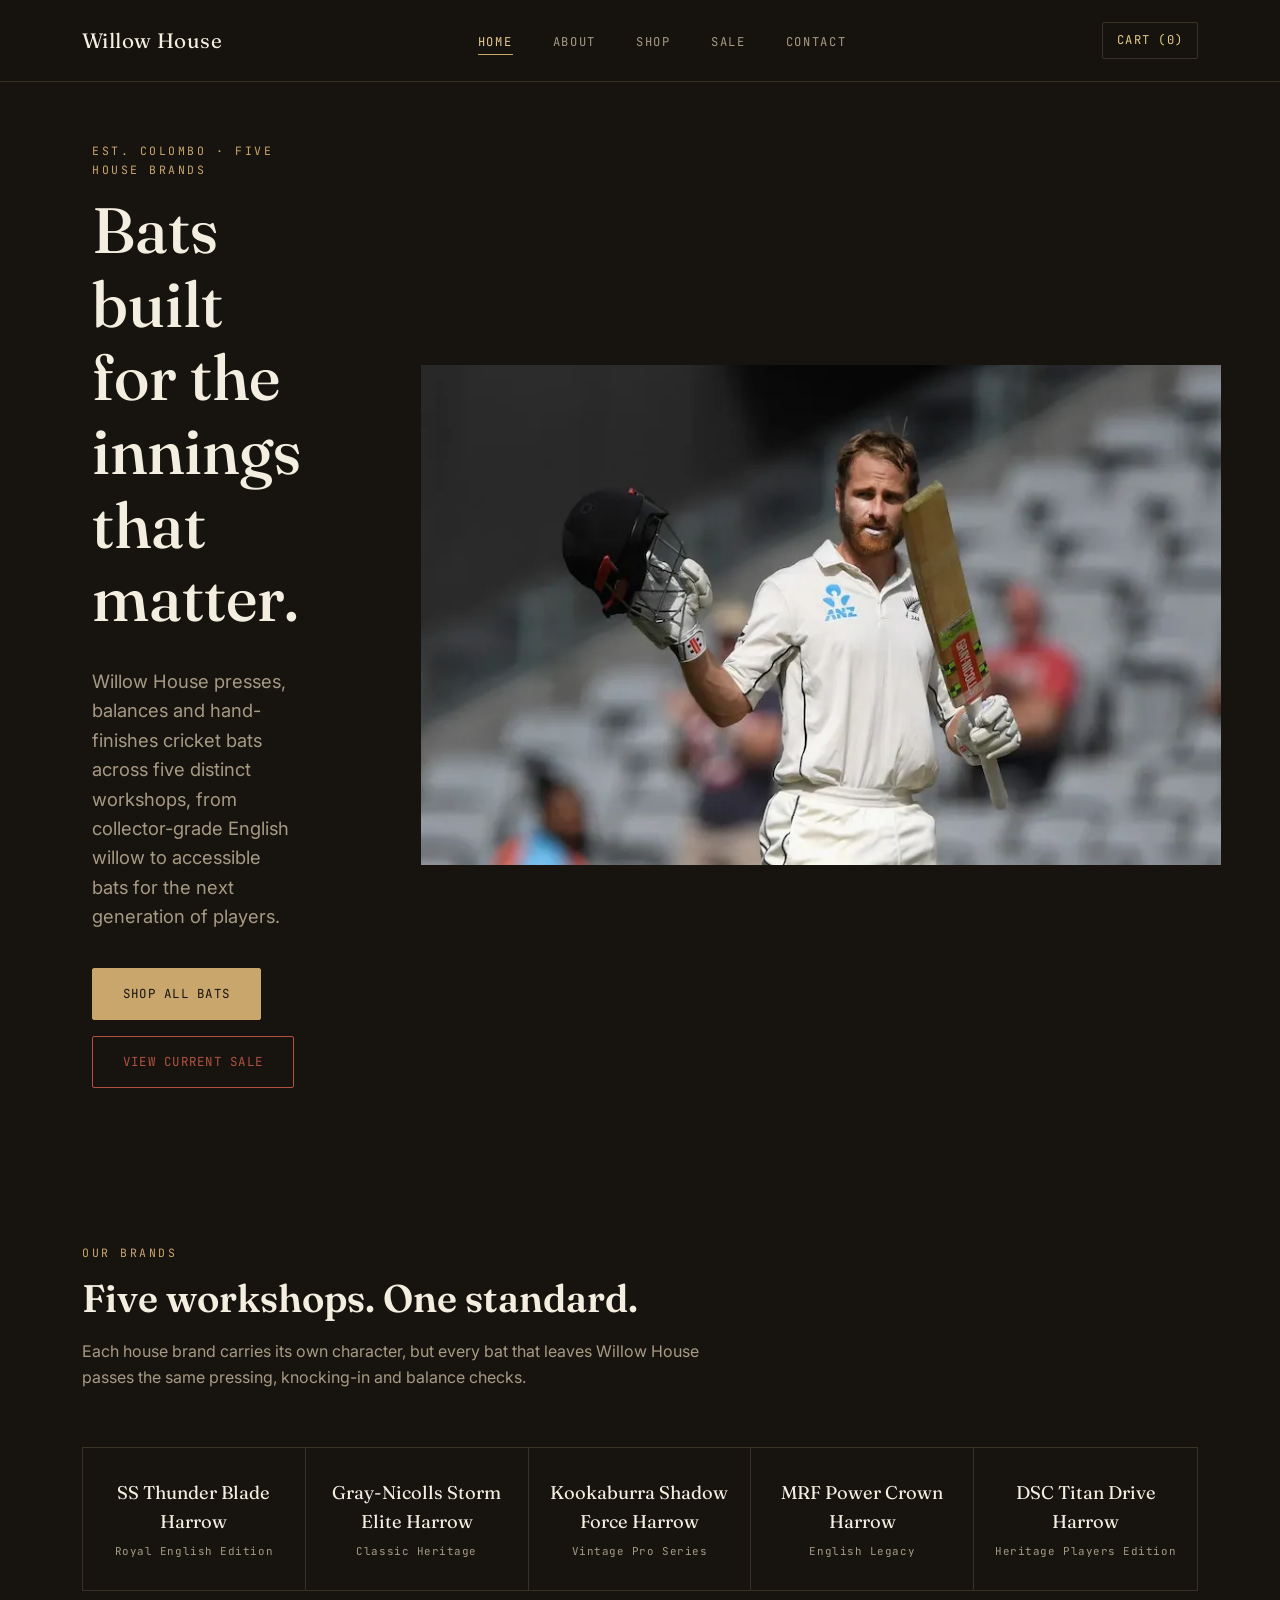
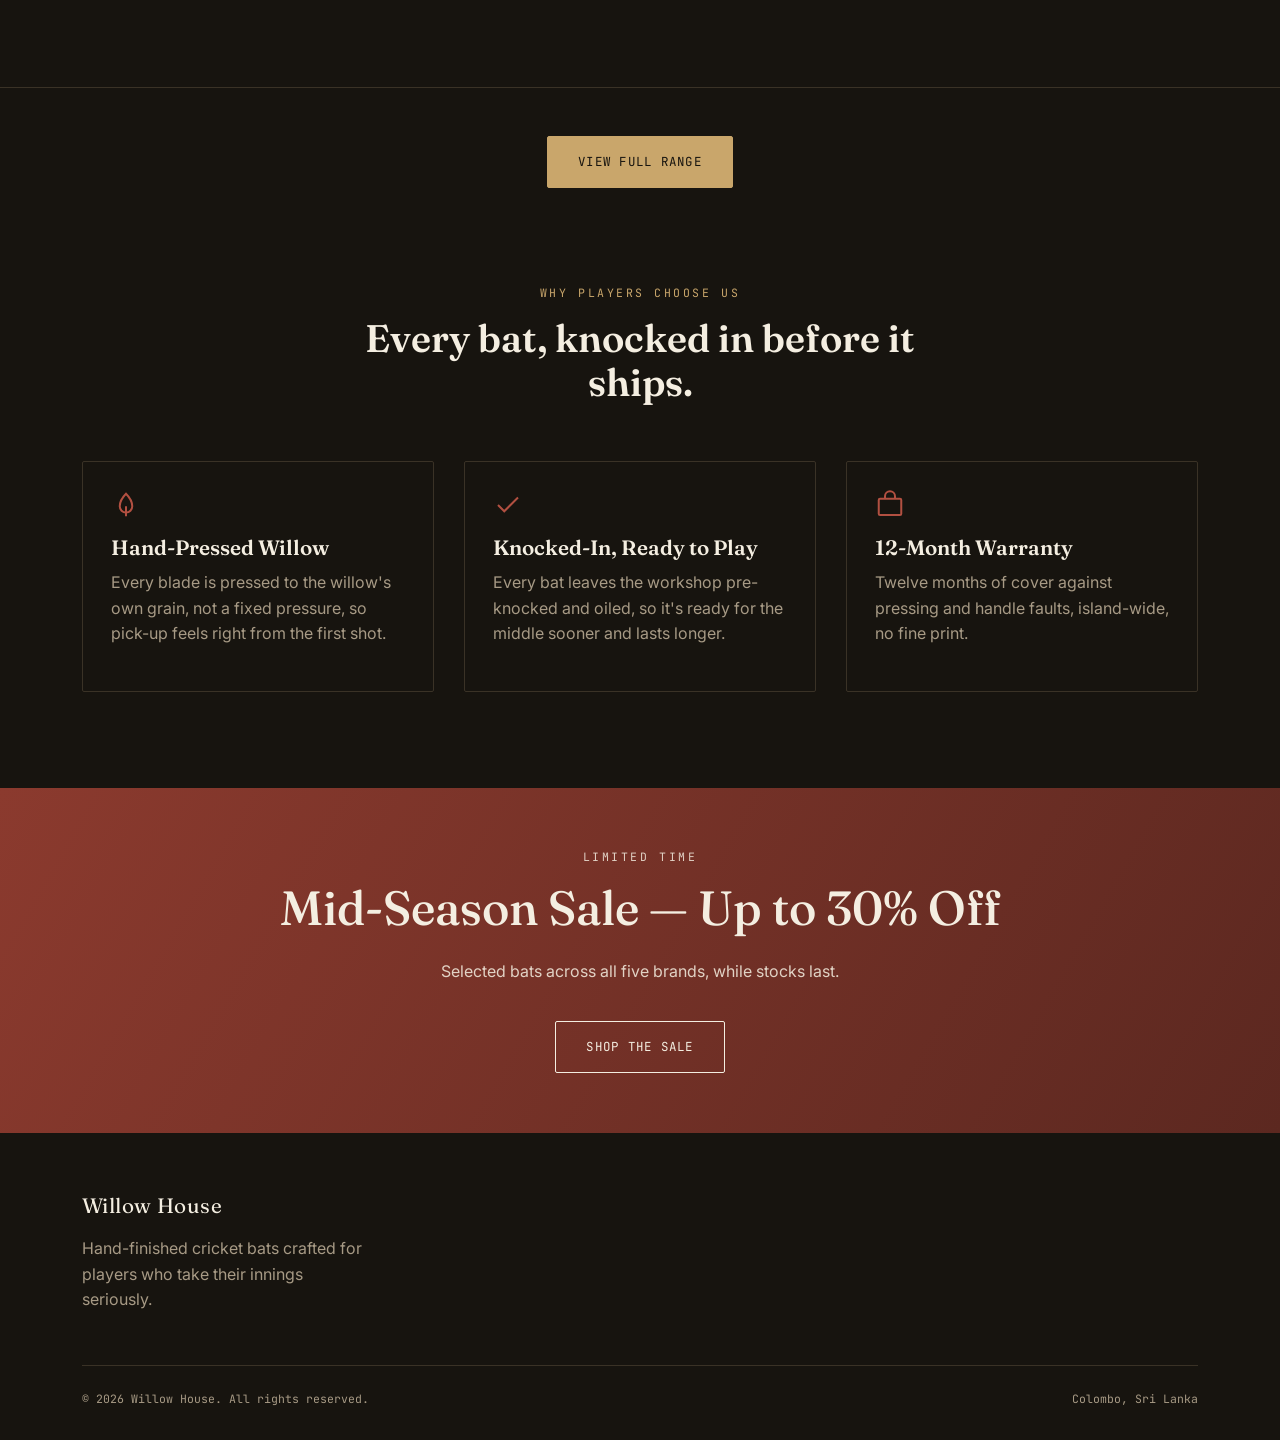
==== index.html @ 0548507f "first commit" ====
<!DOCTYPE html>
<html lang="en">
<head>
<meta charset="UTF-8">
<meta name="viewport" content="width=device-width, initial-scale=1.0">
<title>Willow House — Premium Cricket Bats</title>
<meta name="description" content="Willow House crafts premium cricket bats across five house brands, hand-pressed English and Kashmir willow for every level of the game.">
<link rel="preconnect" href="https://fonts.googleapis.com">
<link href="https://fonts.googleapis.com/css2?family=Fraunces:opsz,wght@9..144,400..600&family=Inter:wght@400;500;600&family=JetBrains+Mono:wght@400;500&display=swap" rel="stylesheet">
<link rel="stylesheet" href="css/style.css">
</head>
<body>

<header class="site-header">
  <div class="container">
    <nav class="nav">
      <a href="index.html" class="logo">Willow House</a>
      <ul class="nav-links">
        <li><a href="index.html">Home</a></li>
        <li><a href="about.html">About</a></li>
        <li><a href="shop.html">Shop</a></li>
        <li><a href="sale.html">Sale</a></li>
        <li><a href="contact.html">Contact</a></li>
      </ul>
      <div class="nav-right">
        <a href="#" class="cart-link" aria-label="Cart">Cart (<span id="cart-count">0</span>)</a>
      <button class="nav-toggle" aria-label="Toggle menu" aria-expanded="false">
        <span></span><span></span><span></span>
      </button>
      </div>
    </nav>
  </div>
</header>

<main>

  <!-- HERO -->
  <section class="hero">
    <div class="container hero-grid">
      <div class="hero-copy">
        <span class="eyebrow">Est. Colombo · Five House Brands</span>
        <h1>Bats built for the innings that matter.</h1>
        <p class="lede">Willow House presses, balances and hand-finishes cricket bats across five distinct workshops, from collector-grade English willow to accessible bats for the next generation of players.</p>
        <div class="hero-actions">
          <a href="shop.html" class="btn btn-solid">Shop All Bats</a>
          <a href="sale.html" class="btn btn-leather">View Current Sale</a>
        </div>
      </div>
    </div>
    <div class="hero-image">
    <img src="images/kane.jpg" alt="Player">
</div>

  </section>

<!-- BRAND STRIP -->
  <section class="section">
    <div class="container">
      <div class="section-head">
        <span class="eyebrow">Our Brands</span>
        <h2>Five workshops. One standard.</h2>
        <p>Each house brand carries its own character, but every bat that leaves Willow House passes the same pressing, knocking-in and balance checks.</p>
      </div>
      <div class="brand-strip">
        <a href="shop.html" class="brand-tile">
          <div class="brand-name">SS Thunder Blade Harrow</div>
          <div class="brand-tag">Royal English Edition</div>
        </a>
        <a href="shop.html" class="brand-tile">
          <div class="brand-name">Gray-Nicolls Storm Elite Harrow</div>
          <div class="brand-tag">Classic Heritage</div>
        </a>
        <a href="shop.html" class="brand-tile">
          <div class="brand-name">Kookaburra Shadow Force Harrow</div>
          <div class="brand-tag">Vintage Pro Series</div>
        </a>
        <a href="shop.html" class="brand-tile">
          <div class="brand-name">MRF Power Crown Harrow</div>
          <div class="brand-tag">English Legacy</div>
        </a>
        <a href="shop.html" class="brand-tile">
          <div class="brand-name">DSC Titan Drive Harrow</div>
          <div class="brand-tag">Heritage Players Edition</div>
        </a>
      </div>
    </div>
  </section>    
      </div>
      <div style="text-align:center;margin-top:48px;">
        <a href="shop.html" class="btn btn-solid">View Full Range</a>
      </div>
    </div>
  </section>

  <!-- WHY WILLOW HOUSE -->
  <section class="section" style="border-bottom:none;">
    <div class="container">
      <div class="section-head center">
        <span class="eyebrow">Why Players Choose Us</span>
        <h2>Every bat, knocked in before it ships.</h2>
      </div>
      <div class="value-grid">
        <div class="value-card">
          <svg viewBox="0 0 24 24" fill="none" stroke="currentColor" stroke-width="1.6"><path d="M12 3c3 3 5 6 5 10a5 5 0 0 1-10 0c0-4 2-7 5-10Z"/><path d="M12 13v8"/></svg>
          <h3>Hand-Pressed Willow</h3>
          <p>Every blade is pressed to the willow's own grain, not a fixed pressure, so pick-up feels right from the first shot.</p>
        </div>
        <div class="value-card">
          <svg viewBox="0 0 24 24" fill="none" stroke="currentColor" stroke-width="1.6"><path d="M20 6 9 17l-5-5"/></svg>
          <h3>Knocked-In, Ready to Play</h3>
          <p>Every bat leaves the workshop pre-knocked and oiled, so it's ready for the middle sooner and lasts longer.</p>
        </div>
        <div class="value-card">
          <svg viewBox="0 0 24 24" fill="none" stroke="currentColor" stroke-width="1.6"><rect x="3" y="7" width="18" height="13" rx="1"/><path d="M8 7V5a4 4 0 0 1 8 0v2"/></svg>
          <h3>12-Month Warranty</h3>
          <p>Twelve months of cover against pressing and handle faults, island-wide, no fine print.</p>
        </div>
      </div>
    </div>
  </section>

  <!-- SALE TEASER -->
  <section class="sale-banner">
    <div class="container">
      <span class="eyebrow">Limited Time</span>
      <h1 style="font-size:clamp(2rem,4vw,3rem);">Mid-Season Sale — Up to 30% Off</h1>
      <p>Selected bats across all five brands, while stocks last.</p>
      <a href="sale.html" class="btn" style="border-color:var(--cream);color:var(--cream);margin-top:20px;">Shop The Sale</a>
    </div>
  </section>

</main>

<footer class="site-footer">
  <div class="container">
    <div class="footer-grid">
      <div>
        <div class="logo">Willow House</div>
        <p style="margin-top:14px;max-width:280px;">Hand-finished cricket bats crafted for players who take their innings seriously.</p>
      </div>
      
    </div>
    <div class="footer-bottom">
      <span>&copy; <span id="year"></span> Willow House. All rights reserved.</span>
      <span>Colombo, Sri Lanka</span>
    </div>
  </div>
</footer>

<script src="js/script.js"></script>
</body>
</html>
---- css/style.css ----
/* ==========================================================================
   WILLOW HOUSE — Premium Cricket Bat Shop
   Design tokens: charcoal + willow gold + ball-leather red
   ========================================================================== */

:root {
  /* colour */
  --charcoal:      #17140F;
  --surface:        #1F1B15;
  --surface-raised: #262019;
  --hairline:       #3A3226;
  --willow:         #C9A66B;
  --willow-light:   #E4C98A;
  --leather:        #8B3A2E;
  --leather-light:  #B25041;
  --cream:          #F4EEE1;
  --muted:          #A79A85;

  /* type */
  --font-display: 'Fraunces', Georgia, serif;
  --font-body: 'Inter', -apple-system, BlinkMacSystemFont, sans-serif;
  --font-mono: 'JetBrains Mono', 'Courier New', monospace;

  /* layout */
  --max-width: 1180px;
  --radius: 2px;
}

* { box-sizing: border-box; }

html { scroll-behavior: smooth; }

body {
  margin: 0;
  background: var(--charcoal);
  color: var(--cream);
  font-family: var(--font-body);
  font-size: 16px;
  line-height: 1.6;
  -webkit-font-smoothing: antialiased;
}

img, svg { display: block; max-width: 100%; }

a { color: inherit; text-decoration: none; }

.container {
  max-width: var(--max-width);
  margin: 0 auto;
  padding: 0 32px;
}

h1, h2, h3, h4 {
  font-family: var(--font-display);
  font-weight: 600;
  line-height: 1.15;
  margin: 0 0 0.5em;
  color: var(--cream);
}

h1 { font-size: clamp(2.4rem, 5vw, 4.2rem); font-weight: 500; }
h2 { font-size: clamp(1.8rem, 3vw, 2.6rem); }
h3 { font-size: 1.3rem; }

p { margin: 0 0 1em; color: var(--muted); }

.eyebrow {
  font-family: var(--font-mono);
  font-size: 0.72rem;
  letter-spacing: 0.22em;
  text-transform: uppercase;
  color: var(--willow);
  margin-bottom: 14px;
  display: block;
}

.section {
  padding: 96px 0;
  border-bottom: 1px solid var(--hairline);
}

.section-head {
  max-width: 640px;
  margin-bottom: 56px;
}

.section-head.center { margin-left: auto; margin-right: auto; text-align: center; }

/* --------------------------------------------------------------------- */
/* Buttons                                                                */
/* --------------------------------------------------------------------- */

.btn {
  display: inline-flex;
  align-items: center;
  gap: 10px;
  font-family: var(--font-mono);
  font-size: 0.78rem;
  letter-spacing: 0.1em;
  text-transform: uppercase;
  padding: 15px 30px;
  border: 1px solid var(--willow);
  border-radius: var(--radius);
  cursor: pointer;
  background: transparent;
  color: var(--willow-light);
  transition: background 0.25s ease, color 0.25s ease, border-color 0.25s ease;
}

.btn:hover { background: var(--willow); color: var(--charcoal); }

.btn-solid {
  background: var(--willow);
  color: var(--charcoal);
}

.btn-solid:hover {
  background: var(--willow-light);
  border-color: var(--willow-light);
}

.btn-leather {
  border-color: var(--leather-light);
  color: var(--leather-light);
}

.btn-leather:hover {
  background: var(--leather);
  border-color: var(--leather);
  color: var(--cream);
}

/* --------------------------------------------------------------------- */
/* Header / Nav                                                          */
/* --------------------------------------------------------------------- */

.site-header {
  position: sticky;
  top: 0;
  z-index: 100;
  background: rgba(23, 20, 15, 0.92);
  backdrop-filter: blur(10px);
  border-bottom: 1px solid var(--hairline);
}

.nav {
  display: flex;
  align-items: center;
  justify-content: space-between;
  padding: 22px 0;
}

.logo {
  display: flex;
  align-items: center;
  gap: 10px;
  font-family: var(--font-display);
  font-size: 1.3rem;
  letter-spacing: 0.02em;
  color: var(--cream);
}

.nav-links {
  display: flex;
  gap: 40px;
  list-style: none;
  margin: 0;
  padding: 0;
}

.nav-links a {
  font-family: var(--font-mono);
  font-size: 0.76rem;
  letter-spacing: 0.14em;
  text-transform: uppercase;
  color: var(--muted);
  padding-bottom: 4px;
  border-bottom: 1px solid transparent;
  transition: color 0.2s ease, border-color 0.2s ease;
}

.nav-links a:hover,
.nav-links a.active {
  color: var(--willow-light);
  border-color: var(--willow);
}

.nav-right {
  display: flex;
  align-items: center;
  gap: 18px;
}

.cart-link {
  font-family: var(--font-mono);
  font-size: 0.76rem;
  letter-spacing: 0.1em;
  text-transform: uppercase;
  color: var(--willow-light);
  border: 1px solid var(--hairline);
  border-radius: var(--radius);
  padding: 8px 14px;
  transition: border-color 0.2s ease, color 0.2s ease;
}

.cart-link:hover {
  border-color: var(--willow);
  color: var(--willow);
}

.nav-toggle {
  display: none;
  flex-direction: column;
  gap: 5px;
  background: none;
  border: none;
  cursor: pointer;
  padding: 6px;
}

.nav-toggle span {
  width: 24px;
  height: 1.5px;
  background: var(--cream);
}

/* --------------------------------------------------------------------- */
/* Hero                                                                   */
/* --------------------------------------------------------------------- */

.hero {
  padding: 110px 0 90px;
  position: relative;
  overflow: hidden;
}

.hero-grid {
  display: grid;
  grid-template-columns: 1.1fr 0.9fr;
  align-items: center;
  gap: 48px;
}

.hero-copy p.lede {
  font-size: 1.15rem;
  color: var(--muted);
  max-width: 480px;
}

.hero-actions {
  display: flex;
  gap: 16px;
  margin-top: 36px;
  flex-wrap: wrap;
}

.hero-bat {
  justify-self: center;
  width: 100%;
  max-width: 340px;
  color: var(--willow);
  animation: floatBat 6s ease-in-out infinite;
}
/* RIGHT IMAGE */
.hero {
    display: flex;
    justify-content: space-between;
    align-items: center;
    padding: 60px;
    gap: 40px;
}

.hero-copy {
    flex: 1;
}

.hero-image {
    flex: 1;
    display: flex;
    justify-content: center;
}

.hero-image img {
    width: 800px;
    max-width: none;
    height: 500px;
}

.text{
  flex: 1;
  color: white;
}



@keyframes floatBat {
  0%, 100% { transform: translateY(0) rotate(-4deg); }
  50% { transform: translateY(-14px) rotate(-1deg); }
}

@media (prefers-reduced-motion: reduce) {
  .hero-bat { animation: none; }
}

/* --------------------------------------------------------------------- */
/* Brand strip                                                           */
/* --------------------------------------------------------------------- */

.brand-strip {
  display: grid;
  grid-template-columns: repeat(5, 1fr);
  border: 1px solid var(--hairline);
}

.brand-tile {
  padding: 30px 18px;
  text-align: center;
  border-right: 1px solid var(--hairline);
  transition: background 0.25s ease;
}

.brand-tile:last-child { border-right: none; }
.brand-tile:hover { background: var(--surface); }

.brand-tile .brand-name {
  font-family: var(--font-display);
  font-size: 1.15rem;
  color: var(--cream);
  margin-bottom: 6px;
}

.brand-tile .brand-tag {
  font-family: var(--font-mono);
  font-size: 0.68rem;
  color: var(--muted);
  letter-spacing: 0.05em;
}

/* --------------------------------------------------------------------- */
/* Product grid / spec cards                                             */
/* --------------------------------------------------------------------- */

.product-grid {
  display: grid;
  grid-template-columns: repeat(auto-fill, minmax(250px, 1fr));
  gap: 24px;
}

.spec-card {
  background: var(--surface);
  border: 1px solid var(--hairline);
  border-radius: var(--radius);
  overflow: hidden;
  display: flex;
  flex-direction: column;
  transition: border-color 0.25s ease, transform 0.25s ease;
}

.spec-card:hover {
  border-color: var(--willow);
  transform: translateY(-4px);
}

.spec-card .card-image {
  background: var(--surface-raised);
}

.spec-card .card-image img {
  width: 100%;
  height: 500px;
  object-fit: cover;
  display: block;
}

.spec-card .card-body {
  padding: 20px 22px 24px;
  border-top: 1px solid var(--hairline);
  flex: 1;
  display: flex;
  flex-direction: column;
}

.spec-card .card-body h3 { margin-bottom: 2px; }

.card-brand {
  font-family: var(--font-mono);
  font-size: 0.68rem;
  letter-spacing: 0.14em;
  text-transform: uppercase;
  color: var(--willow);
  margin-bottom: 10px;
  display: block;
}

.spec-list {
  list-style: none;
  margin: 12px 0 16px;
  padding: 12px 0 0;
  border-top: 1px dashed var(--hairline);
  font-family: var(--font-mono);
  font-size: 0.74rem;
  color: var(--muted);
  display: grid;
  gap: 6px;
}

.spec-list li { display: flex; justify-content: space-between; }
.spec-list li span:last-child { color: var(--cream); }

.card-footer {
  margin-top: auto;
  display: flex;
  align-items: center;
  justify-content: space-between;
  flex-wrap: wrap;
  gap: 10px 14px;
  padding-top: 14px;
}

.btn-cart {
  width: 100%;
  justify-content: center;
  padding: 11px 20px;
  font-size: 0.72rem;
}

.price {
  font-family: var(--font-mono);
  font-size: 1.05rem;
  color: var(--willow-light);
}

.price .old {
  color: var(--muted);
  text-decoration: line-through;
  font-size: 0.8rem;
  margin-right: 8px;
}

.tag {
  font-family: var(--font-mono);
  font-size: 0.62rem;
  letter-spacing: 0.1em;
  text-transform: uppercase;
  padding: 4px 9px;
  border-radius: var(--radius);
  background: var(--leather);
  color: var(--cream);
}

.tag-outline {
  background: transparent;
  border: 1px solid var(--willow);
  color: var(--willow-light);
}

/* --------------------------------------------------------------------- */
/* Sale banner                                                           */
/* --------------------------------------------------------------------- */

.sale-banner {
  background: linear-gradient(120deg, var(--leather) 0%, #5C2820 100%);
  padding: 60px 0;
  text-align: center;
}

.sale-banner .eyebrow { color: var(--cream); opacity: 0.85; }
.sale-banner h1 { color: var(--cream); }
.sale-banner p { color: rgba(244,238,225,0.85); }

/* --------------------------------------------------------------------- */
/* About page specifics                                                  */
/* --------------------------------------------------------------------- */

.stat-row {
  display: grid;
  grid-template-columns: repeat(4, 1fr);
  gap: 24px;
  border-top: 1px solid var(--hairline);
  border-bottom: 1px solid var(--hairline);
  padding: 40px 0;
}

.stat-row .stat {
  text-align: center;
}

.stat .num {
  font-family: var(--font-display);
  font-size: 2.4rem;
  color: var(--willow);
  display: block;
}

.stat .lbl {
  font-family: var(--font-mono);
  font-size: 0.68rem;
  letter-spacing: 0.1em;
  text-transform: uppercase;
  color: var(--muted);
}

.timeline {
  display: grid;
  gap: 0;
}

.timeline-row {
  display: grid;
  grid-template-columns: 120px 1px 1fr;
  gap: 28px;
  padding: 28px 0;
  border-bottom: 1px solid var(--hairline);
}

.timeline-row .year {
  font-family: var(--font-mono);
  color: var(--willow);
  font-size: 0.95rem;
}

.timeline-row .rule { background: var(--hairline); }
.timeline-row h3 { margin-bottom: 6px; }

.value-grid {
  display: grid;
  grid-template-columns: repeat(3, 1fr);
  gap: 30px;
}

.value-card {
  padding: 28px;
  border: 1px solid var(--hairline);
  border-radius: var(--radius);
}

.value-card svg { width: 30px; height: 30px; color: var(--leather-light); margin-bottom: 16px; }

/* --------------------------------------------------------------------- */
/* Contact page                                                          */
/* --------------------------------------------------------------------- */

.contact-grid {
  display: grid;
  grid-template-columns: 1fr 1fr;
  gap: 64px;
}

.field {
  margin-bottom: 22px;
}

.field label {
  display: block;
  font-family: var(--font-mono);
  font-size: 0.68rem;
  letter-spacing: 0.12em;
  text-transform: uppercase;
  color: var(--muted);
  margin-bottom: 8px;
}

.field input,
.field textarea,
.field select {
  width: 100%;
  background: var(--surface);
  border: 1px solid var(--hairline);
  border-radius: var(--radius);
  padding: 13px 14px;
  color: var(--cream);
  font-family: var(--font-body);
  font-size: 0.95rem;
}

.field input:focus,
.field textarea:focus,
.field select:focus {
  outline: none;
  border-color: var(--willow);
}

.field textarea { resize: vertical; min-height: 120px; }

.form-msg {
  margin-top: 16px;
  font-family: var(--font-mono);
  font-size: 0.8rem;
  color: var(--willow-light);
  display: none;
}

.form-msg.show { display: block; }

.info-list { list-style: none; padding: 0; margin: 30px 0 0; }
.info-list li {
  display: flex;
  gap: 16px;
  padding: 18px 0;
  border-bottom: 1px solid var(--hairline);
}
.info-list svg { width: 20px; height: 20px; color: var(--willow); flex-shrink: 0; margin-top: 3px; }
.info-list strong { color: var(--cream); display: block; margin-bottom: 2px; font-size: 0.9rem; }
.info-list span { color: var(--muted); font-size: 0.88rem; }

.map-frame {
  margin-top: 30px;
  border: 1px solid var(--hairline);
  border-radius: var(--radius);
  height: 200px;
  background: var(--surface);
  display: flex;
  align-items: center;
  justify-content: center;
  color: var(--muted);
  font-family: var(--font-mono);
  font-size: 0.75rem;
  letter-spacing: 0.08em;
}

/* --------------------------------------------------------------------- */
/* Footer                                                                */
/* --------------------------------------------------------------------- */

.site-footer {
  padding: 56px 0 32px;
}

.footer-grid {
  display: grid;
  grid-template-columns: 1.4fr 1fr 1fr 1fr;
  gap: 40px;
  padding-bottom: 36px;
}

.footer-grid h4 {
  font-family: var(--font-mono);
  font-size: 0.7rem;
  letter-spacing: 0.14em;
  text-transform: uppercase;
  color: var(--willow);
  margin-bottom: 16px;
}

.footer-grid ul { list-style: none; padding: 0; margin: 0; display: grid; gap: 10px; }
.footer-grid ul a { color: var(--muted); font-size: 0.88rem; transition: color 0.2s ease; }
.footer-grid ul a:hover { color: var(--willow-light); }

.footer-bottom {
  border-top: 1px solid var(--hairline);
  padding-top: 24px;
  display: flex;
  justify-content: space-between;
  align-items: center;
  font-family: var(--font-mono);
  font-size: 0.72rem;
  color: var(--muted);
  flex-wrap: wrap;
  gap: 10px;
}

/* --------------------------------------------------------------------- */
/* Divider bat motif                                                     */
/* --------------------------------------------------------------------- */

.bat-divider {
  display: flex;
  justify-content: center;
  padding: 8px 0 0;
  color: var(--hairline);
}

.bat-divider svg { width: 40px; height: 40px; transform: rotate(90deg); }

/* --------------------------------------------------------------------- */
/* Page intro (non-home pages)                                           */
/* --------------------------------------------------------------------- */

.page-intro {
  padding: 70px 0 50px;
  border-bottom: 1px solid var(--hairline);
}

/* --------------------------------------------------------------------- */
/* Responsive                                                             */
/* --------------------------------------------------------------------- */

@media (max-width: 900px) {
  .hero-grid { grid-template-columns: 1fr; }
  .hero-bat { max-width: 240px; order: -1; }
  .brand-strip { grid-template-columns: repeat(3, 1fr); }
  .brand-tile:nth-child(3) { border-right: none; }
  .stat-row { grid-template-columns: repeat(2, 1fr); gap: 30px; }
  .value-grid { grid-template-columns: 1fr 1fr; }
  .contact-grid { grid-template-columns: 1fr; gap: 40px; }
  .footer-grid { grid-template-columns: 1fr 1fr; }
}

@media (max-width: 720px) {
  .nav-links {
    position: absolute;
    top: 100%;
    left: 0;
    right: 0;
    background: var(--charcoal);
    border-bottom: 1px solid var(--hairline);
    flex-direction: column;
    gap: 0;
    max-height: 0;
    overflow: hidden;
    transition: max-height 0.3s ease;
  }
  .nav-links.open { max-height: 400px; }
  .nav-links li { width: 100%; }
  .nav-links a {
    display: block;
    padding: 18px 32px;
    border-bottom: 1px solid var(--hairline);
    border-left: 2px solid transparent;
  }
  .nav-links a.active { border-left-color: var(--willow); border-bottom-color: var(--hairline); }
  .nav-toggle { display: flex; }
  .brand-strip { grid-template-columns: repeat(2, 1fr); }
  .brand-tile { border-bottom: 1px solid var(--hairline); }
  .value-grid { grid-template-columns: 1fr; }
}

@media (max-width: 520px) {
  .container { padding: 0 20px; }
  .section { padding: 64px 0; }
  h1 { font-size: 2.2rem; }
  .stat-row { grid-template-columns: 1fr 1fr; }
  .footer-grid { grid-template-columns: 1fr 1fr; }
}
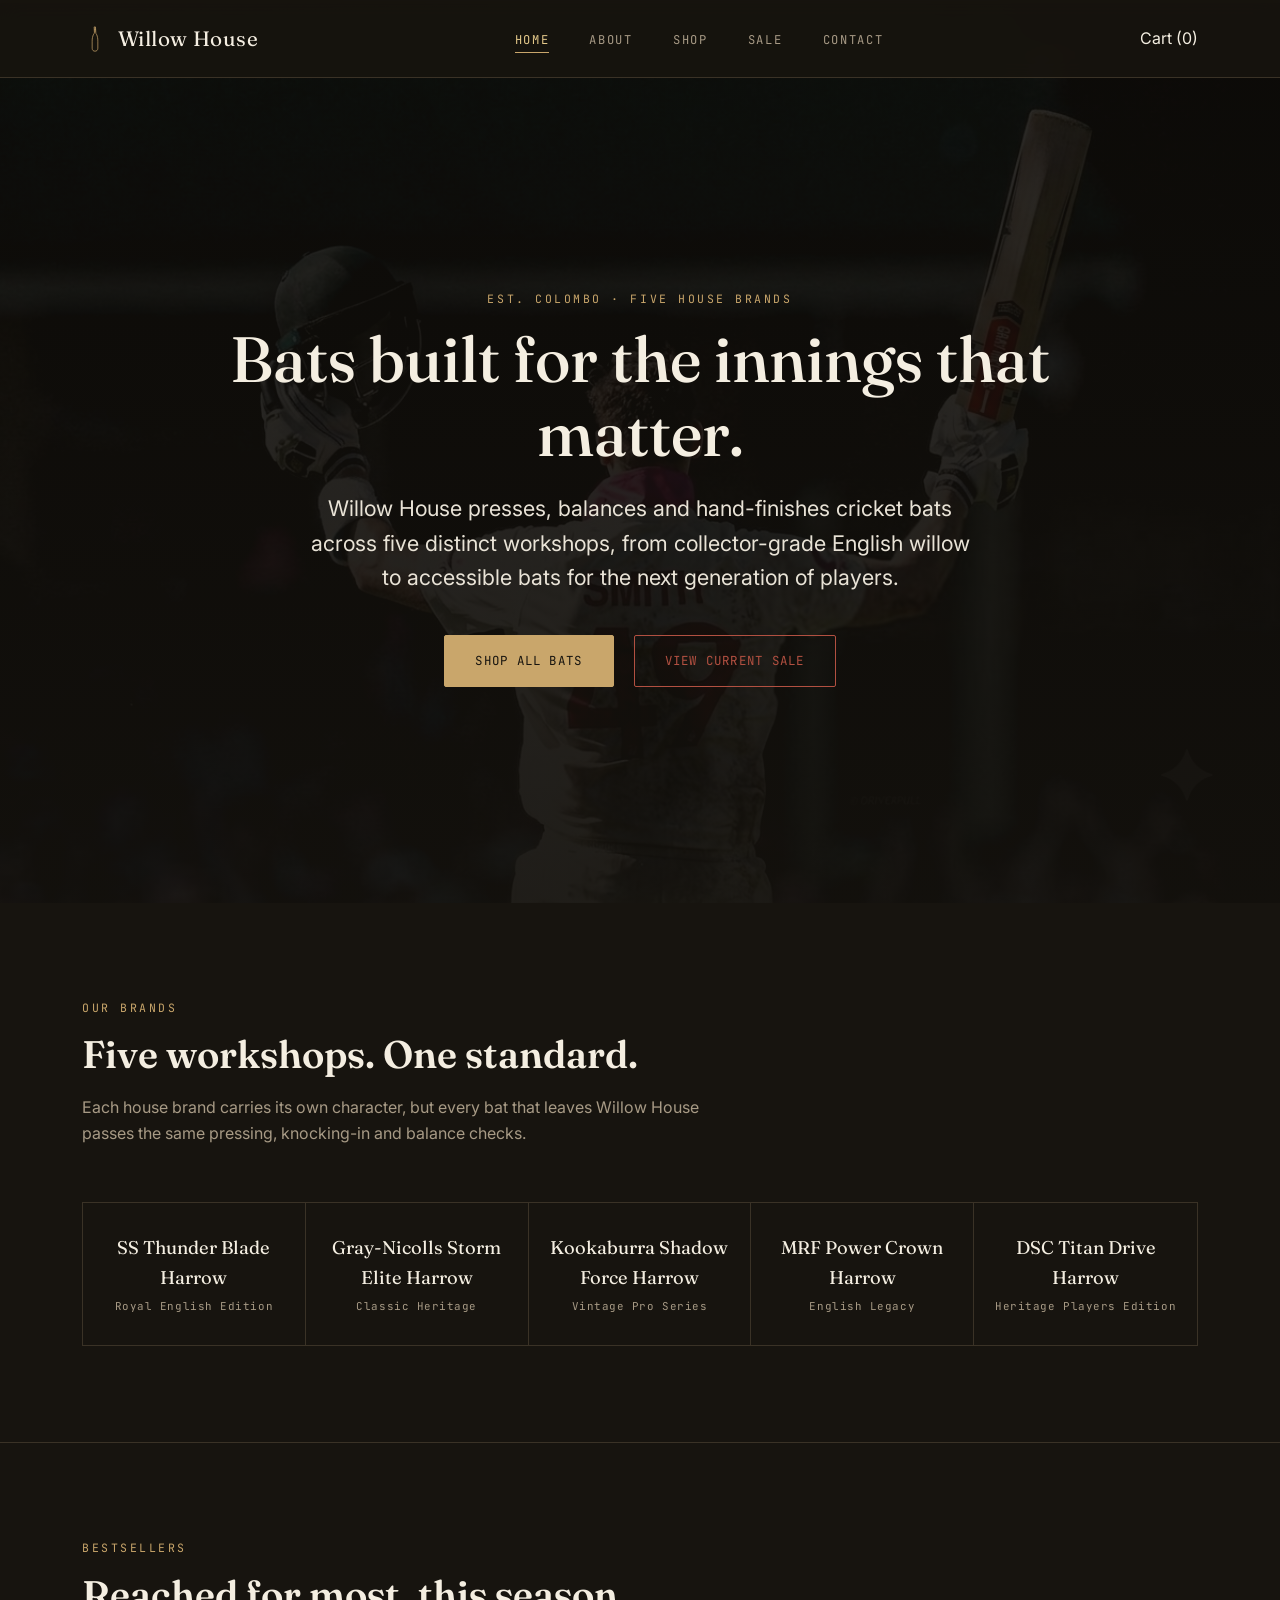
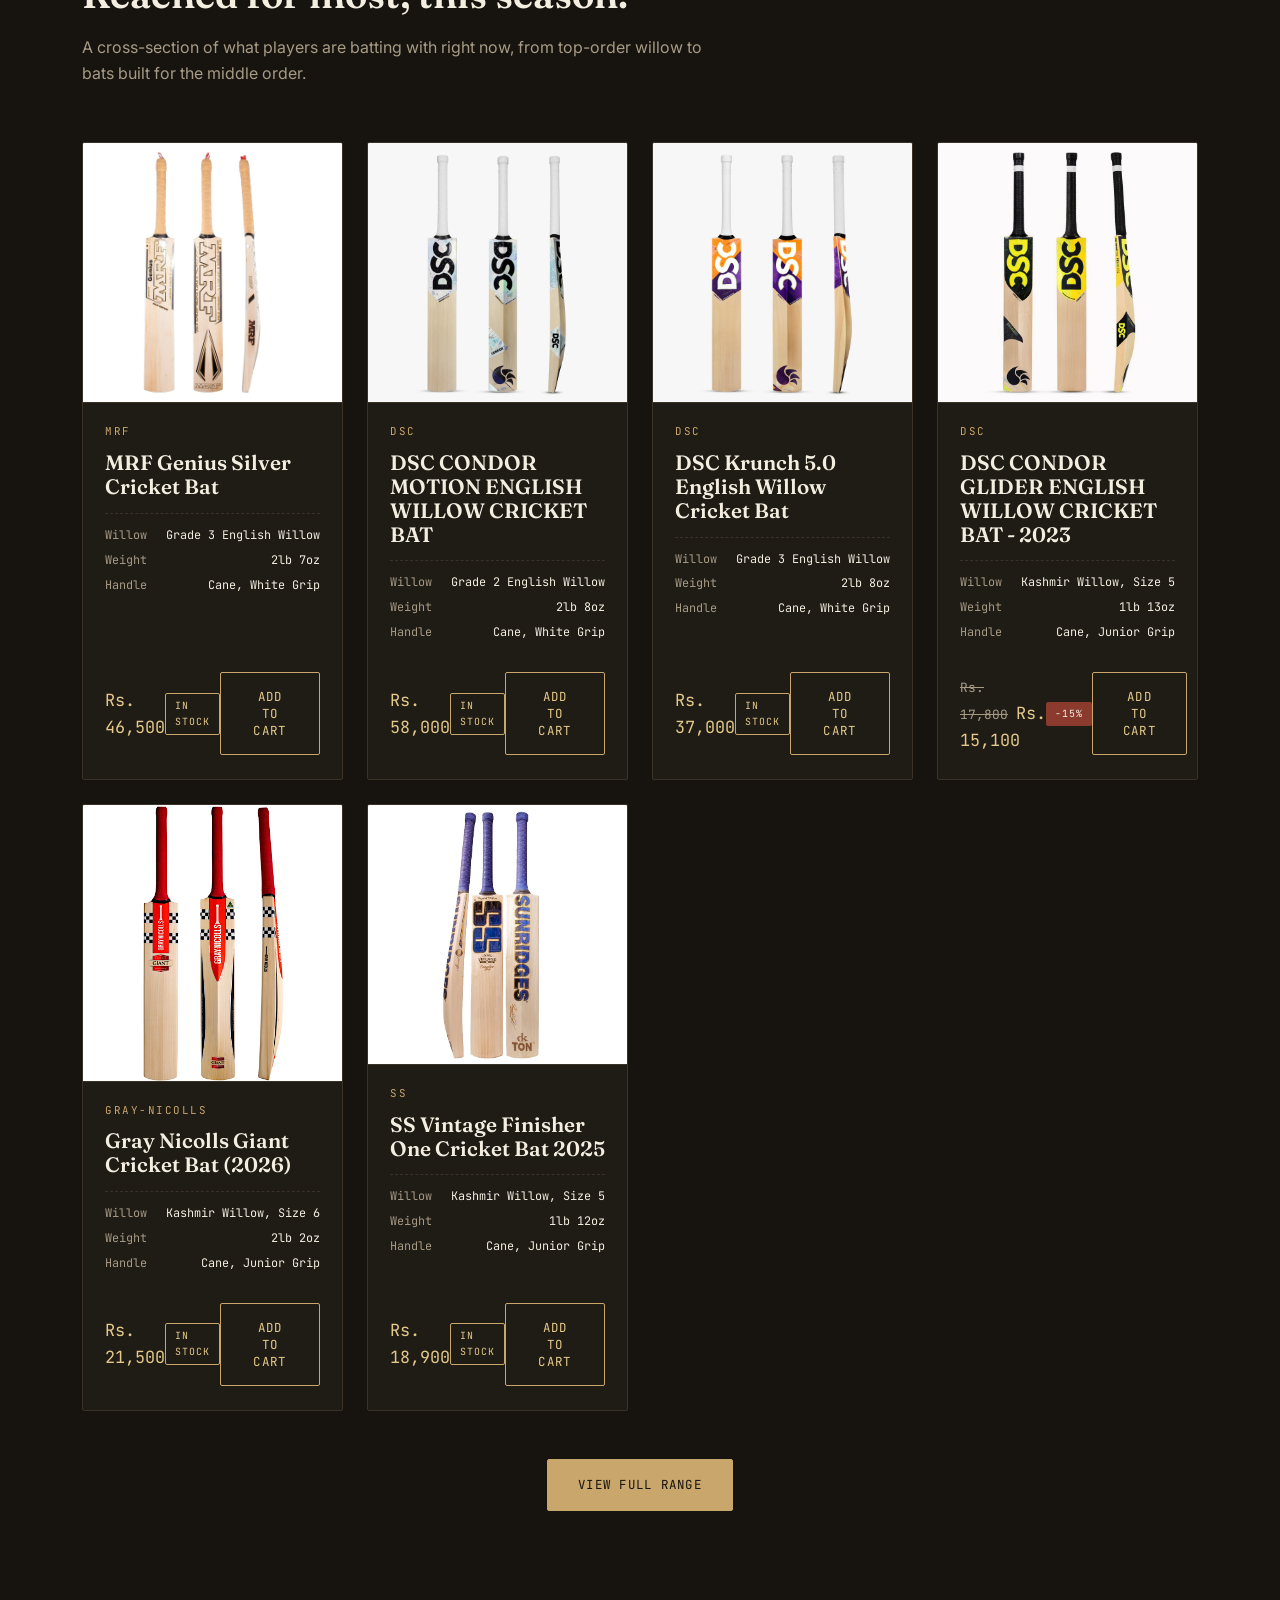
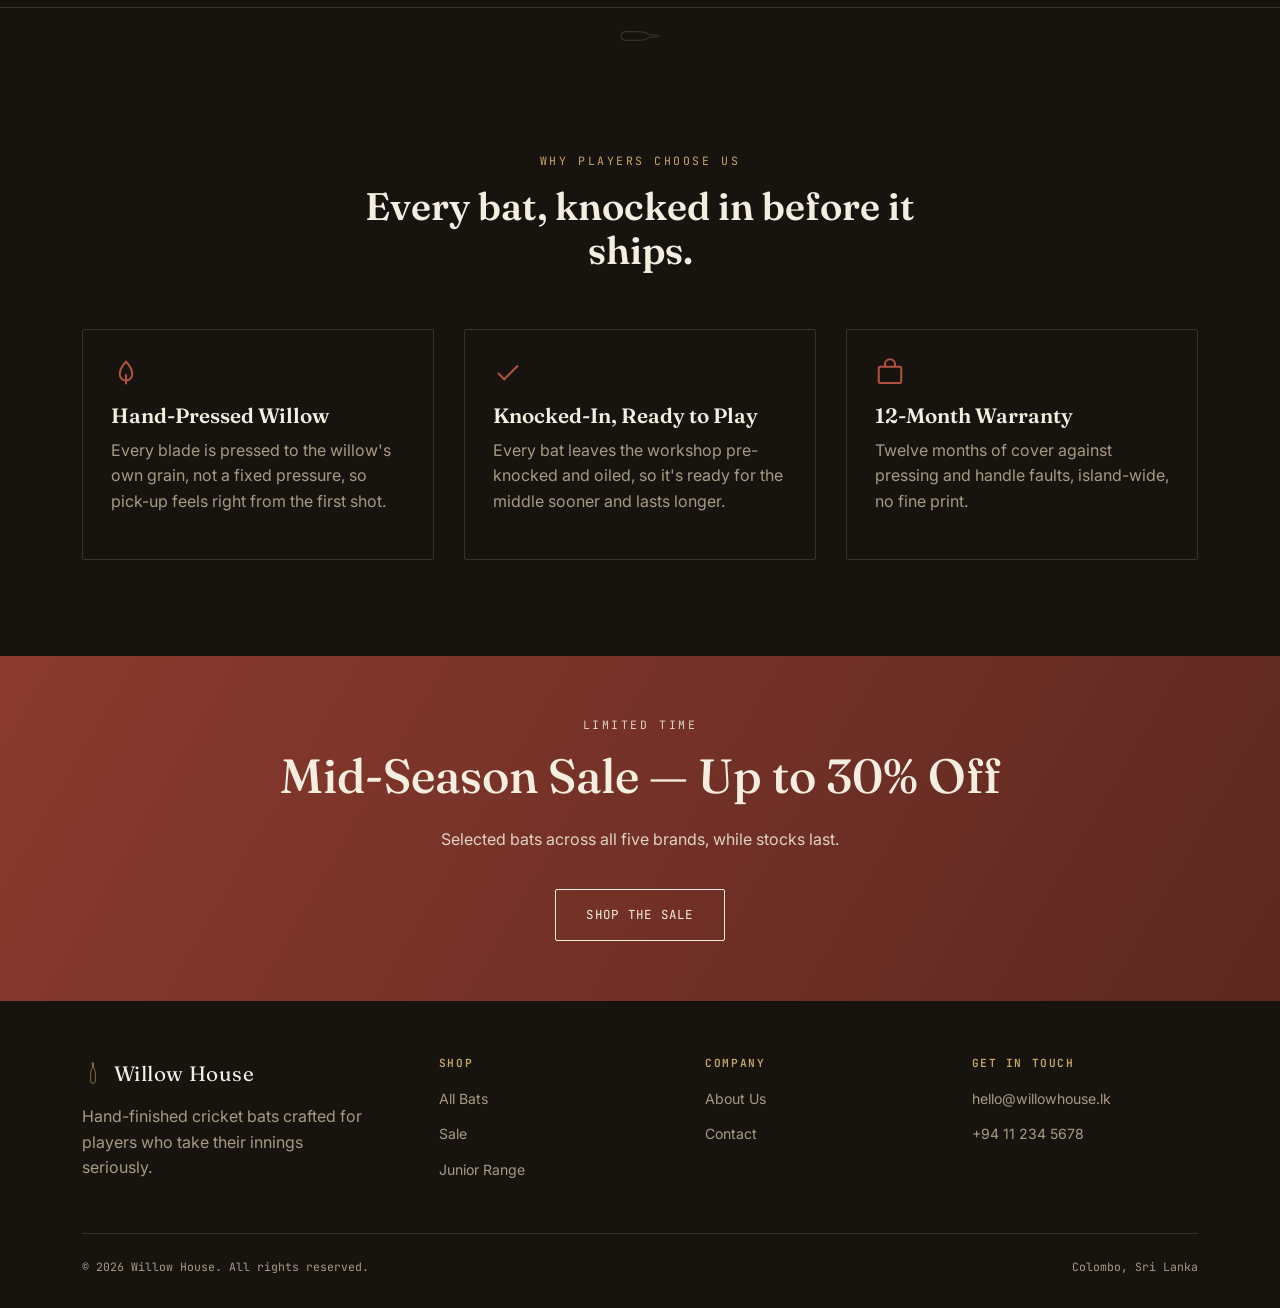
==== commit 0dda9352: "Add files via upload" ====
--- a/index.html
+++ b/index.html
@@ -14,29 +14,38 @@
 <header class="site-header">
   <div class="container">
     <nav class="nav">
-      <a href="index.html" class="logo">Willow House</a>
+      <a href="index.html" class="logo">
+        <svg viewBox="0 0 100 220" xmlns="http://www.w3.org/2000/svg" fill="none" stroke="currentColor" stroke-width="6" stroke-linecap="round" stroke-linejoin="round">
+          <path d="M46 8 L54 8 L57 62 C57 62 74 78 74 128 L74 188 C74 206 63 213 50 213 C37 213 26 206 26 188 L26 128 C26 78 43 62 43 62 Z"/>
+          <line x1="46" y1="18" x2="54" y2="18"/>
+          <line x1="46" y1="30" x2="54" y2="30"/>
+          <line x1="46" y1="42" x2="54" y2="42"/>
+        </svg>
+        Willow House
+      </a>
       <ul class="nav-links">
-        <li><a href="index.html">Home</a></li>
+        <li><a href="index.html" class="active">Home</a></li>
         <li><a href="about.html">About</a></li>
         <li><a href="shop.html">Shop</a></li>
         <li><a href="sale.html">Sale</a></li>
         <li><a href="contact.html">Contact</a></li>
       </ul>
-      <div class="nav-right">
+       <div class="nav-right">
         <a href="#" class="cart-link" aria-label="Cart">Cart (<span id="cart-count">0</span>)</a>
       <button class="nav-toggle" aria-label="Toggle menu" aria-expanded="false">
         <span></span><span></span><span></span>
       </button>
-      </div>
     </nav>
   </div>
 </header>
 
 <main>
 
-  <!-- HERO -->
   <section class="hero">
-    <div class="container hero-grid">
+    <img src="images/smith.jpg" alt="Cricketer Celebrating Match Winning Innings" class="hero-bg-img">
+    <div class="hero-darkening-overlay"></div>
+    
+    <div class="container hero-content">
       <div class="hero-copy">
         <span class="eyebrow">Est. Colombo · Five House Brands</span>
         <h1>Bats built for the innings that matter.</h1>
@@ -47,13 +56,8 @@
         </div>
       </div>
     </div>
-    <div class="hero-image">
-    <img src="images/kane.jpg" alt="Player">
-</div>
-
-  </section>
-
-<!-- BRAND STRIP -->
+  </section>
+
   <section class="section">
     <div class="container">
       <div class="section-head">
@@ -84,15 +88,135 @@
         </a>
       </div>
     </div>
-  </section>    
-      </div>
+  </section>
+
+  <section class="section">
+    <div class="container">
+      <div class="section-head">
+        <span class="eyebrow">Bestsellers</span>
+        <h2>Reached for most, this season.</h2>
+        <p>A cross-section of what players are batting with right now, from top-order willow to bats built for the middle order.</p>
+      </div>
+      
+      <div class="product-grid">
+      <article class="spec-card" data-brand="MRF">
+          <div class="card-image"><img src="images\mrf\MRF Genius Silver Cricket Bat.jpg" alt="MRF" loading="lazy"></div>
+          <div class="card-body">
+            <span class="card-brand">MRF</span>
+            <h3>MRF Genius Silver Cricket Bat</h3>
+            <ul class="spec-list">
+              <li><span>Willow</span><span>Grade 3 English Willow</span></li>
+              <li><span>Weight</span><span>2lb 7oz</span></li>
+              <li><span>Handle</span><span>Cane, White Grip</span></li>
+            </ul>
+            <div class="card-footer">
+              <span class="price">Rs. 46,500</span>
+              <span class="tag tag-outline">In Stock</span>
+              <button class="btn btn-cart" type="button">Add to Cart</button>
+            </div>
+          </div>
+        </article>
+    
+        <article class="spec-card" data-brand="DSC">
+          <div class="card-image"><img src="images\DSC\DSC CONDOR MOTION ENGLISH WILLOW CRICKET BAT.jpg" alt="DSC" loading="lazy"></div>
+          <div class="card-body">
+            <span class="card-brand">DSC</span>
+            <h3>DSC CONDOR MOTION ENGLISH WILLOW CRICKET BAT</h3>
+            <ul class="spec-list">
+              <li><span>Willow</span><span>Grade 2 English Willow</span></li>
+              <li><span>Weight</span><span>2lb 8oz</span></li>
+              <li><span>Handle</span><span>Cane, White Grip</span></li>
+            </ul>
+            <div class="card-footer">
+              <span class="price">Rs. 58,000</span>
+              <span class="tag tag-outline">In Stock</span>
+              <button class="btn btn-cart" type="button">Add to Cart</button>
+            </div>
+          </div>
+        </article>
+
+        <article class="spec-card" data-brand="DSC">
+          <div class="card-image"><img src="images\DSC\DSC Krunch 5.0 English Willow Cricket Bat.jpg" alt="DSC" loading="lazy"></div>
+          <div class="card-body">
+            <span class="card-brand">DSC</span>
+            <h3>DSC Krunch 5.0 English Willow Cricket Bat</h3>
+            <ul class="spec-list">
+              <li><span>Willow</span><span>Grade 3 English Willow</span></li>
+              <li><span>Weight</span><span>2lb 8oz</span></li>
+              <li><span>Handle</span><span>Cane, White Grip</span></li>
+            </ul>
+            <div class="card-footer">
+              <span class="price">Rs. 37,000</span>
+              <span class="tag tag-outline">In Stock</span>
+              <button class="btn btn-cart" type="button">Add to Cart</button>
+            </div>
+          </div>
+        </article>
+
+        <article class="spec-card" data-brand="DSC">
+          <div class="card-image"><img src="images\DSC\DSC CONDOR GLIDER ENGLISH WILLOW CRICKET BAT - 2023.jpg" alt="DSC" loading="lazy"></div>
+          <div class="card-body">
+            <span class="card-brand">DSC</span>
+            <h3>DSC CONDOR GLIDER ENGLISH WILLOW CRICKET BAT - 2023</h3>
+            <ul class="spec-list">
+              <li><span>Willow</span><span>Kashmir Willow, Size 5</span></li>
+              <li><span>Weight</span><span>1lb 13oz</span></li>
+              <li><span>Handle</span><span>Cane, Junior Grip</span></li>
+            </ul>
+            <div class="card-footer">
+              <span class="price"><span class="old">Rs. 17,800</span>Rs. 15,100</span>
+              <span class="tag">-15%</span>
+              <button class="btn btn-cart" type="button">Add to Cart</button>
+            </div>
+          </div>
+        </article>
+
+       <article class="spec-card" data-brand="Gray-Nicolls">
+          <div class="card-image"><img src="images\gray-nicolls\Gray Nicolls Giant Cricket Bat (2026).jpg" alt="Gray-Nicolls" loading="lazy"></div>
+          <div class="card-body">
+            <span class="card-brand">Gray-Nicolls</span>
+            <h3>Gray Nicolls Giant Cricket Bat (2026)</h3>
+            <ul class="spec-list">
+              <li><span>Willow</span><span>Kashmir Willow, Size 6</span></li>
+              <li><span>Weight</span><span>2lb 2oz</span></li>
+              <li><span>Handle</span><span>Cane, Junior Grip</span></li>
+            </ul>
+            <div class="card-footer">
+              <span class="price">Rs. 21,500</span>
+              <span class="tag tag-outline">In Stock</span>
+              <button class="btn btn-cart" type="button">Add to Cart</button>
+            </div>
+          </div>
+        </article>
+        <article class="spec-card" data-brand="ss">
+          <div class="card-image"><img src="images\SS\SS Vintage Finisher One Cricket Bat 2025.jpg" alt="ss" loading="lazy"></div>
+          <div class="card-body">
+            <span class="card-brand">SS</span>
+            <h3>SS Vintage Finisher One Cricket Bat 2025</h3>
+            <ul class="spec-list">
+              <li><span>Willow</span><span>Kashmir Willow, Size 5</span></li>
+              <li><span>Weight</span><span>1lb 12oz</span></li>
+              <li><span>Handle</span><span>Cane, Junior Grip</span></li>
+            </ul>
+            <div class="card-footer">
+              <span class="price">Rs. 18,900</span>
+              <span class="tag tag-outline">In Stock</span>
+              <button class="btn btn-cart" type="button">Add to Cart</button>
+            </div>
+          </div>
+        </article>
+      </div>
+
       <div style="text-align:center;margin-top:48px;">
         <a href="shop.html" class="btn btn-solid">View Full Range</a>
       </div>
     </div>
   </section>
 
-  <!-- WHY WILLOW HOUSE -->
+  <div class="bat-divider">
+    <svg viewBox="0 0 100 220" xmlns="http://www.w3.org/2000/svg" fill="none" stroke="currentColor" stroke-width="6" stroke-linecap="round" stroke-linejoin="round"><path d="M46 8 L54 8 L57 62 C57 62 74 78 74 128 L74 188 C74 206 63 213 50 213 C37 213 26 206 26 188 L26 128 C26 78 43 62 43 62 Z"/></svg>
+  </div>
+
   <section class="section" style="border-bottom:none;">
     <div class="container">
       <div class="section-head center">
@@ -119,7 +243,6 @@
     </div>
   </section>
 
-  <!-- SALE TEASER -->
   <section class="sale-banner">
     <div class="container">
       <span class="eyebrow">Limited Time</span>
@@ -135,10 +258,34 @@
   <div class="container">
     <div class="footer-grid">
       <div>
-        <div class="logo">Willow House</div>
+        <div class="logo">
+          <svg viewBox="0 0 100 220" xmlns="http://www.w3.org/2000/svg" fill="none" stroke="currentColor" stroke-width="6" stroke-linecap="round" stroke-linejoin="round" style="width:22px;height:22px;color:var(--willow);"><path d="M46 8 L54 8 L57 62 C57 62 74 78 74 128 L74 188 C74 206 63 213 50 213 C37 213 26 206 26 188 L26 128 C26 78 43 62 43 62 Z"/></svg>
+          Willow House
+        </div>
         <p style="margin-top:14px;max-width:280px;">Hand-finished cricket bats crafted for players who take their innings seriously.</p>
       </div>
-      
+      <div>
+        <h4>Shop</h4>
+        <ul>
+          <li><a href="shop.html">All Bats</a></li>
+          <li><a href="sale.html">Sale</a></li>
+          <li><a href="shop.html">Junior Range</a></li>
+        </ul>
+      </div>
+      <div>
+        <h4>Company</h4>
+        <ul>
+          <li><a href="about.html">About Us</a></li>
+          <li><a href="contact.html">Contact</a></li>
+        </ul>
+      </div>
+      <div>
+        <h4>Get in Touch</h4>
+        <ul>
+          <li><a href="mailto:hello@willowhouse.lk">hello@willowhouse.lk</a></li>
+          <li><a href="tel:+94112345678">+94 11 234 5678</a></li>
+        </ul>
+      </div>
     </div>
     <div class="footer-bottom">
       <span>&copy; <span id="year"></span> Willow House. All rights reserved.</span>
--- a/css/style.css
+++ b/css/style.css
@@ -160,6 +160,8 @@
   color: var(--cream);
 }
 
+.logo svg { width: 26px; height: 26px; color: var(--willow); }
+
 .nav-links {
   display: flex;
   gap: 40px;
@@ -183,29 +185,6 @@
 .nav-links a.active {
   color: var(--willow-light);
   border-color: var(--willow);
-}
-
-.nav-right {
-  display: flex;
-  align-items: center;
-  gap: 18px;
-}
-
-.cart-link {
-  font-family: var(--font-mono);
-  font-size: 0.76rem;
-  letter-spacing: 0.1em;
-  text-transform: uppercase;
-  color: var(--willow-light);
-  border: 1px solid var(--hairline);
-  border-radius: var(--radius);
-  padding: 8px 14px;
-  transition: border-color 0.2s ease, color 0.2s ease;
-}
-
-.cart-link:hover {
-  border-color: var(--willow);
-  color: var(--willow);
 }
 
 .nav-toggle {
@@ -225,81 +204,82 @@
 }
 
 /* --------------------------------------------------------------------- */
-/* Hero                                                                   */
+/* Full Screen Hero with Darkened Image Settings                         */
 /* --------------------------------------------------------------------- */
 
 .hero {
-  padding: 110px 0 90px;
   position: relative;
+  min-height: 100vh;
+  margin-top: -75px; /* Transparently aligns under navigation header */
+  padding: 130px 0 60px;
+  display: flex;
+  align-items: center;
+  justify-content: center;
   overflow: hidden;
 }
 
-.hero-grid {
-  display: grid;
-  grid-template-columns: 1.1fr 0.9fr;
-  align-items: center;
-  gap: 48px;
+/* Handles image full fill automatically on ultra-wide / dynamic viewports */
+.hero-bg-img {
+  position: absolute;
+  top: 0;
+  left: 0;
+  width: 100%;
+  height: 100%;
+  object-fit: cover;
+  object-position: center 25%;
+  /* Change this value to adjust backdrop darkness (0 = complete black, 1 = normal brightness) */
+  filter: brightness(0.28) contrast(1.05);
+  z-index: 1;
+}
+
+/* Enhances readability contrast over bright spots */
+.hero-darkening-overlay {
+  position: absolute;
+  top: 0;
+  left: 0;
+  width: 100%;
+  height: 100%;
+  background: linear-gradient(
+    180deg, 
+    rgba(23, 20, 15, 0.5) 0%, 
+    rgba(23, 20, 15, 0.8) 100%
+  );
+  z-index: 2;
+}
+
+.hero-content {
+  position: relative;
+  z-index: 3;
+  width: 100%;
+  display: flex;
+  justify-content: center;
+}
+
+.hero-copy {
+  text-align: center;
+  max-width: 840px;
+  margin: 0 auto;
+}
+
+.hero-copy h1 {
+  margin-bottom: 22px;
 }
 
 .hero-copy p.lede {
-  font-size: 1.15rem;
-  color: var(--muted);
-  max-width: 480px;
+  font-size: clamp(1.1rem, 2.2vw, 1.35rem);
+  color: var(--cream);
+  opacity: 0.95;
+  max-width: 680px;
+  margin-left: auto;
+  margin-right: auto;
 }
 
 .hero-actions {
   display: flex;
-  gap: 16px;
-  margin-top: 36px;
+  gap: 20px;
+  margin-top: 40px;
+  justify-content: center;
   flex-wrap: wrap;
-}
-
-.hero-bat {
-  justify-self: center;
-  width: 100%;
-  max-width: 340px;
-  color: var(--willow);
-  animation: floatBat 6s ease-in-out infinite;
-}
-/* RIGHT IMAGE */
-.hero {
-    display: flex;
-    justify-content: space-between;
-    align-items: center;
-    padding: 60px;
-    gap: 40px;
-}
-
-.hero-copy {
-    flex: 1;
-}
-
-.hero-image {
-    flex: 1;
-    display: flex;
-    justify-content: center;
-}
-
-.hero-image img {
-    width: 800px;
-    max-width: none;
-    height: 500px;
-}
-
-.text{
-  flex: 1;
-  color: white;
-}
-
-
-
-@keyframes floatBat {
-  0%, 100% { transform: translateY(0) rotate(-4deg); }
-  50% { transform: translateY(-14px) rotate(-1deg); }
-}
-
-@media (prefers-reduced-motion: reduce) {
-  .hero-bat { animation: none; }
 }
 
 /* --------------------------------------------------------------------- */
@@ -361,15 +341,17 @@
   transform: translateY(-4px);
 }
 
-.spec-card .card-image {
-  background: var(--surface-raised);
-}
-
-.spec-card .card-image img {
-  width: 100%;
-  height: 500px;
-  object-fit: cover;
-  display: block;
+.spec-card .card-icon {
+  padding: 30px 0 10px;
+  display: flex;
+  justify-content: center;
+  background: linear-gradient(180deg, var(--surface-raised), var(--surface));
+}
+
+.spec-card .card-icon svg {
+  width: 64px;
+  height: 64px;
+  color: var(--willow);
 }
 
 .spec-card .card-body {
@@ -412,16 +394,7 @@
   display: flex;
   align-items: center;
   justify-content: space-between;
-  flex-wrap: wrap;
-  gap: 10px 14px;
   padding-top: 14px;
-}
-
-.btn-cart {
-  width: 100%;
-  justify-content: center;
-  padding: 11px 20px;
-  font-size: 0.72rem;
 }
 
 .price {
@@ -455,7 +428,40 @@
 }
 
 /* --------------------------------------------------------------------- */
-/* Sale banner                                                           */
+/* Shop filters                                                          */
+/* --------------------------------------------------------------------- */
+
+.filter-bar {
+  display: flex;
+  gap: 12px;
+  flex-wrap: wrap;
+  margin-bottom: 44px;
+}
+
+.filter-btn {
+  font-family: var(--font-mono);
+  font-size: 0.72rem;
+  letter-spacing: 0.1em;
+  text-transform: uppercase;
+  padding: 10px 18px;
+  border: 1px solid var(--hairline);
+  background: transparent;
+  color: var(--muted);
+  cursor: pointer;
+  border-radius: var(--radius);
+  transition: all 0.2s ease;
+}
+
+.filter-btn:hover { border-color: var(--willow); color: var(--willow-light); }
+
+.filter-btn.active {
+  background: var(--willow);
+  border-color: var(--willow);
+  color: var(--charcoal);
+}
+
+/* --------------------------------------------------------------------- */
+/* Sale countdown + banner                                               */
 /* --------------------------------------------------------------------- */
 
 .sale-banner {
@@ -467,6 +473,37 @@
 .sale-banner .eyebrow { color: var(--cream); opacity: 0.85; }
 .sale-banner h1 { color: var(--cream); }
 .sale-banner p { color: rgba(244,238,225,0.85); }
+
+.countdown {
+  display: flex;
+  gap: 20px;
+  justify-content: center;
+  margin-top: 30px;
+  flex-wrap: wrap;
+}
+
+.countdown div {
+  min-width: 84px;
+  padding: 14px 10px;
+  background: rgba(23,20,15,0.35);
+  border: 1px solid rgba(244,238,225,0.25);
+  border-radius: var(--radius);
+}
+
+.countdown .num {
+  font-family: var(--font-mono);
+  font-size: 1.8rem;
+  color: var(--cream);
+  display: block;
+}
+
+.countdown .lbl {
+  font-family: var(--font-mono);
+  font-size: 0.62rem;
+  letter-spacing: 0.12em;
+  text-transform: uppercase;
+  color: rgba(244,238,225,0.7);
+}
 
 /* --------------------------------------------------------------------- */
 /* About page specifics                                                  */
@@ -682,12 +719,10 @@
 }
 
 /* --------------------------------------------------------------------- */
-/* Responsive                                                             */
+/* Responsive Media Queries                                              */
 /* --------------------------------------------------------------------- */
 
 @media (max-width: 900px) {
-  .hero-grid { grid-template-columns: 1fr; }
-  .hero-bat { max-width: 240px; order: -1; }
   .brand-strip { grid-template-columns: repeat(3, 1fr); }
   .brand-tile:nth-child(3) { border-right: none; }
   .stat-row { grid-template-columns: repeat(2, 1fr); gap: 30px; }
@@ -731,4 +766,5 @@
   h1 { font-size: 2.2rem; }
   .stat-row { grid-template-columns: 1fr 1fr; }
   .footer-grid { grid-template-columns: 1fr 1fr; }
+  .countdown div { min-width: 68px; }
 }
